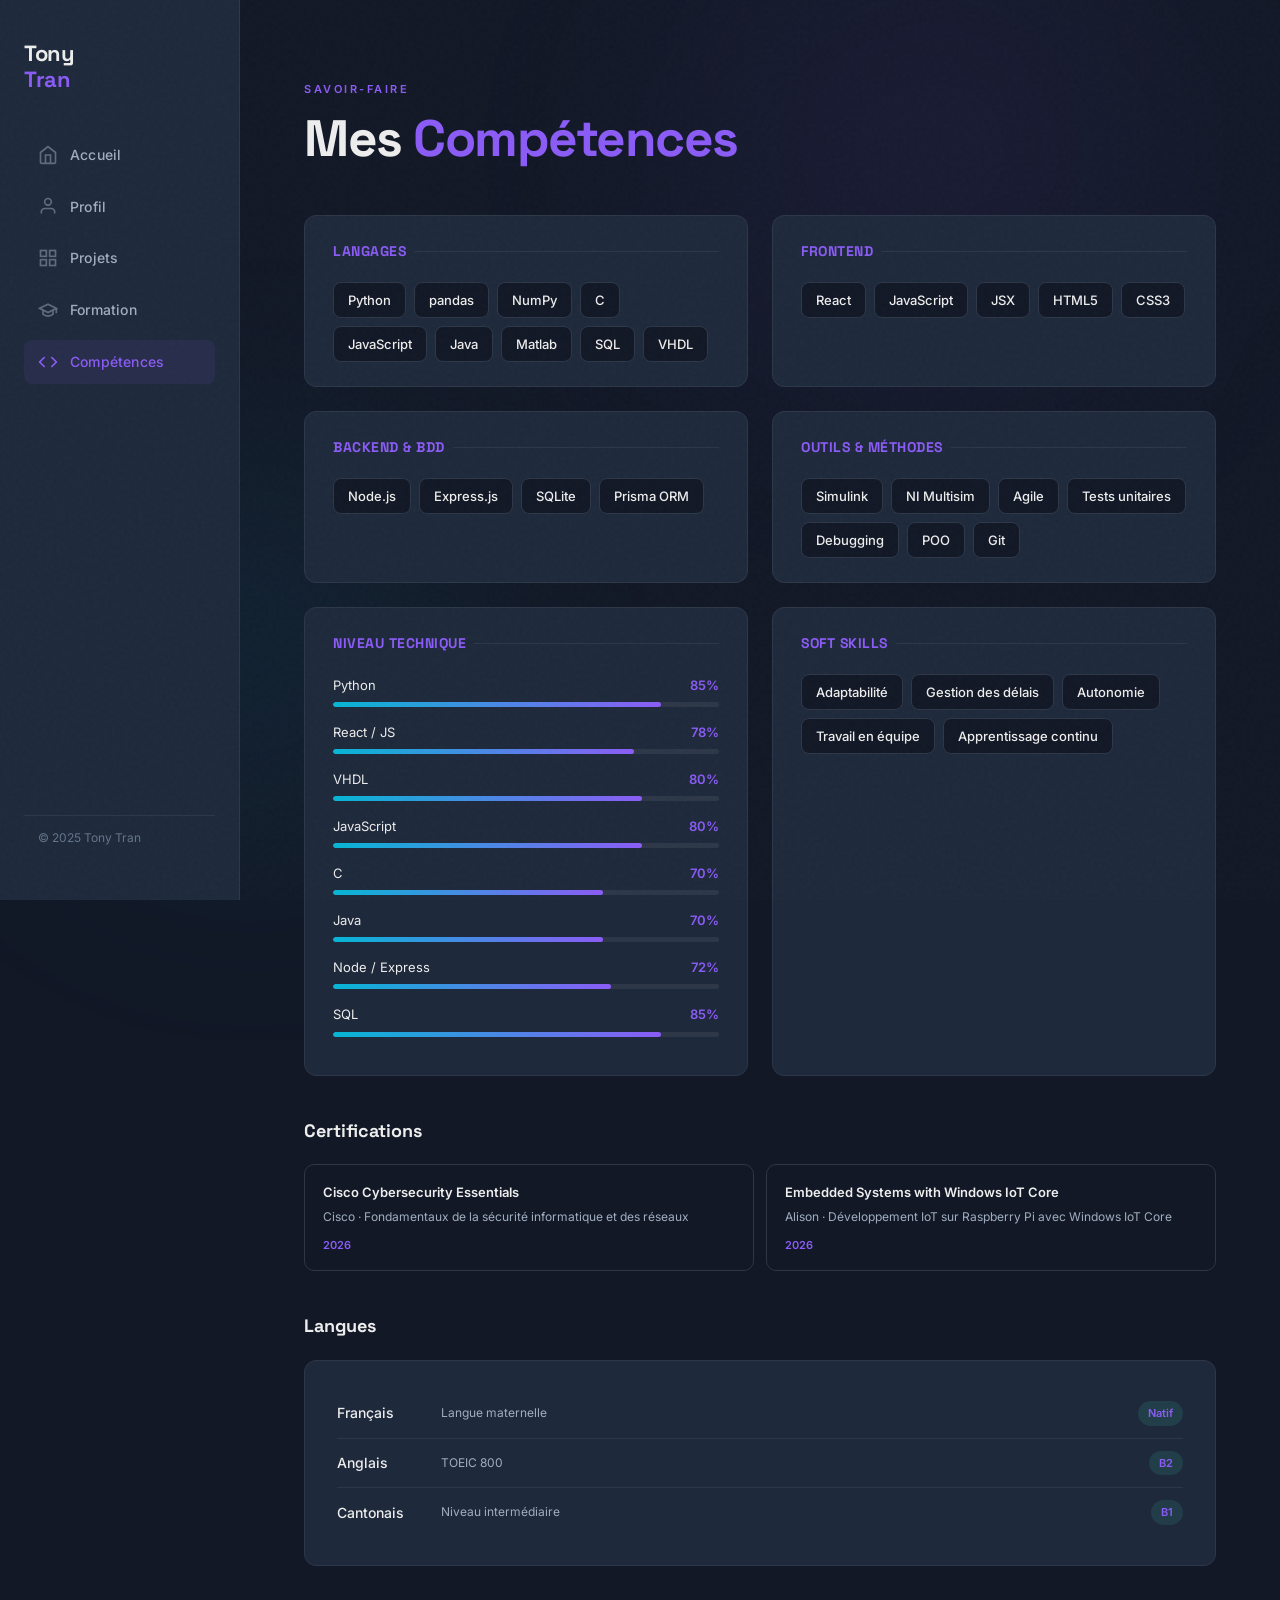
==== competences.html @ 950274c8 "first commit" ====
<!DOCTYPE html>
<html lang="fr">
<head>
  <meta charset="UTF-8" />
  <meta name="viewport" content="width=device-width, initial-scale=1.0"/>
  <title>Tony Tran — Compétences</title>
  <link rel="stylesheet" href="css/style.css" />
  <link rel="stylesheet" href="css/pages.css" />
</head>
<body>

  <div class="glow-orb a"></div>
  <div class="glow-orb b"></div>

  <button class="hamburger" id="hamburger" aria-label="Menu">
    <span></span><span></span><span></span>
  </button>

  <!-- ── SIDEBAR NAV ── -->
  <nav id="nav">
    <a href="index.html" class="nav-logo">Tony<br><span>Tran</span></a>

    <a href="index.html" class="nav-link">
      <svg class="icon" viewBox="0 0 24 24" fill="none" stroke="currentColor" stroke-width="2">
        <path d="M3 9l9-7 9 7v11a2 2 0 01-2 2H5a2 2 0 01-2-2z"/>
        <polyline points="9 22 9 12 15 12 15 22"/>
      </svg>
      Accueil
    </a>
    <a href="profil.html" class="nav-link">
      <svg class="icon" viewBox="0 0 24 24" fill="none" stroke="currentColor" stroke-width="2">
        <path d="M20 21v-2a4 4 0 00-4-4H8a4 4 0 00-4 4v2"/>
        <circle cx="12" cy="7" r="4"/>
      </svg>
      Profil
    </a>
    <a href="projets.html" class="nav-link">
      <svg class="icon" viewBox="0 0 24 24" fill="none" stroke="currentColor" stroke-width="2">
        <rect x="3" y="3" width="7" height="7"/><rect x="14" y="3" width="7" height="7"/>
        <rect x="14" y="14" width="7" height="7"/><rect x="3" y="14" width="7" height="7"/>
      </svg>
      Projets
    </a>
    <a href="formation.html" class="nav-link">
      <svg class="icon" viewBox="0 0 24 24" fill="none" stroke="currentColor" stroke-width="2">
        <path d="M22 10v6M2 10l10-5 10 5-10 5z"/>
        <path d="M6 12v5c3 3 9 3 12 0v-5"/>
      </svg>
      Formation
    </a>
    <a href="competences.html" class="nav-link">
      <svg class="icon" viewBox="0 0 24 24" fill="none" stroke="currentColor" stroke-width="2">
        <polyline points="16 18 22 12 16 6"/><polyline points="8 6 2 12 8 18"/>
      </svg>
      Compétences
    </a>

    <div class="nav-footer">© 2025 Tony Tran</div>
  </nav>

  <!-- ── CONTENU ── -->
  <main>
    <div class="page">

      <p class="section-eyebrow">Savoir-faire</p>
      <h1 class="section-title">Mes <em>Compétences</em></h1>

      <div class="skills-layout">

        <!-- Langages -->
        <div class="skill-group">
          <div class="skill-group-title">Langages</div>
          <div class="skill-pills">
            <span class="skill-pill">Python</span>
            <span class="skill-pill">pandas</span>
            <span class="skill-pill">NumPy</span>
            <span class="skill-pill">C</span>
            <span class="skill-pill">JavaScript</span>
            <span class="skill-pill">Java</span>
            <span class="skill-pill">Matlab</span>
            <span class="skill-pill">SQL</span>
            <span class="skill-pill">VHDL</span>
          </div>
        </div>

        <!-- Frontend -->
        <div class="skill-group">
          <div class="skill-group-title">Frontend</div>
          <div class="skill-pills">
            <span class="skill-pill">React</span>
            <span class="skill-pill">JavaScript</span>
            <span class="skill-pill">JSX</span>
            <span class="skill-pill">HTML5</span>
            <span class="skill-pill">CSS3</span>
          </div>
        </div>

        <!-- Backend & BDD -->
        <div class="skill-group">
          <div class="skill-group-title">Backend &amp; BDD</div>
          <div class="skill-pills">
            <span class="skill-pill">Node.js</span>
            <span class="skill-pill">Express.js</span>
            <span class="skill-pill">SQLite</span>
            <span class="skill-pill">Prisma ORM</span>
          </div>
        </div>

        <!-- Outils & Méthodes -->
        <div class="skill-group">
          <div class="skill-group-title">Outils &amp; Méthodes</div>
          <div class="skill-pills">
            <span class="skill-pill">Simulink</span>
            <span class="skill-pill">NI Multisim</span>
            <span class="skill-pill">Agile</span>
            <span class="skill-pill">Tests unitaires</span>
            <span class="skill-pill">Debugging</span>
            <span class="skill-pill">POO</span>
            <span class="skill-pill">Git</span>
          </div>
        </div>

        <!-- Niveaux -->
        <div class="skill-group">
          <div class="skill-group-title">Niveau technique</div>

          <div class="skill-bar-item">
            <div class="skill-bar-header">
              <span>Python</span><span class="skill-bar-pct">85%</span>
            </div>
            <div class="skill-bar-track">
              <div class="skill-bar-fill" style="width: 85%"></div>
            </div>
          </div>

          <div class="skill-bar-item">
            <div class="skill-bar-header">
              <span>React / JS</span><span class="skill-bar-pct">78%</span>
            </div>
            <div class="skill-bar-track">
              <div class="skill-bar-fill" style="width: 78%"></div>
            </div>
          </div>

          <div class="skill-bar-item">
            <div class="skill-bar-header">
              <span>VHDL</span><span class="skill-bar-pct">80%</span>
            </div>
            <div class="skill-bar-track">
              <div class="skill-bar-fill" style="width: 80%"></div>
            </div>
          </div>

          <div class="skill-bar-item">
            <div class="skill-bar-header">
              <span>JavaScript</span><span class="skill-bar-pct">80%</span>
            </div>
            <div class="skill-bar-track">
              <div class="skill-bar-fill" style="width: 80%"></div>
            </div>
          </div>

          <div class="skill-bar-item">
            <div class="skill-bar-header">
              <span>C</span><span class="skill-bar-pct">70%</span>
            </div>
            <div class="skill-bar-track">
              <div class="skill-bar-fill" style="width: 70%"></div>
            </div>
          </div>

                    <div class="skill-bar-item">
            <div class="skill-bar-header">
              <span>Java </span><span class="skill-bar-pct">70%</span>
            </div>
            <div class="skill-bar-track">
              <div class="skill-bar-fill" style="width: 70%"></div>
            </div>
          </div>

          <div class="skill-bar-item">
            <div class="skill-bar-header">
              <span>Node / Express</span><span class="skill-bar-pct">72%</span>
            </div>
            <div class="skill-bar-track">
              <div class="skill-bar-fill" style="width: 72%"></div>
            </div>
          </div>

          <div class="skill-bar-item">
            <div class="skill-bar-header">
              <span>SQL</span><span class="skill-bar-pct">85%</span>
            </div>
            <div class="skill-bar-track">
              <div class="skill-bar-fill" style="width: 85%"></div>
            </div>
          </div>
        </div>

        <!-- Soft Skills -->
        <div class="skill-group">
          <div class="skill-group-title">Soft Skills</div>
          <div class="skill-pills">
            <span class="skill-pill">Adaptabilité</span>
            <span class="skill-pill">Gestion des délais</span>
            <span class="skill-pill">Autonomie</span>
            <span class="skill-pill">Travail en équipe</span>
            <span class="skill-pill">Apprentissage continu</span>
          </div>
        </div>

      </div>

      <!-- Certifications -->
      <h2 class="subsection-title">Certifications</h2>
      <div class="cert-grid">
        <div class="cert-card">
          <div class="cert-name">Cisco Cybersecurity Essentials</div>
          <div class="cert-issuer">Cisco · Fondamentaux de la sécurité informatique et des réseaux</div>
          <div class="cert-year">2026</div>
        </div>
        <div class="cert-card">
          <div class="cert-name">Embedded Systems with Windows IoT Core</div>
          <div class="cert-issuer">Alison · Développement IoT sur Raspberry Pi avec Windows IoT Core</div>
          <div class="cert-year">2026</div>
        </div>
      </div>

      <!-- Langues -->
      <h2 class="subsection-title">Langues</h2>
      <div class="card">
        <div class="lang-row">
          <span class="lang-name">Français</span>
          <span class="lang-level">Langue maternelle</span>
          <span class="lang-badge">Natif</span>
        </div>
        <div class="lang-row">
          <span class="lang-name">Anglais</span>
          <span class="lang-level">TOEIC 800</span>
          <span class="lang-badge">B2</span>
        </div>
        <div class="lang-row">
          <span class="lang-name">Cantonais</span>
          <span class="lang-level">Niveau intermédiaire</span>
          <span class="lang-badge">B1</span>
        </div>
      </div>

    </div>
  </main>

  <script src="js/nav.js"></script>
</body>
</html>
---- css/style.css ----
/* ================================================================
   TONY TRAN — PORTFOLIO
   style.css : reset, tokens, layout global, nav, composants partagés
   ================================================================ */

@import url('https://fonts.googleapis.com/css2?family=Space+Grotesk:wght@300;400;500;600;700&family=Inter:wght@300;400;500;600;700&display=swap');

/* ─── RESET ───────────────────────────────────────────────────── */
*, *::before, *::after {
  box-sizing: border-box;
  margin: 0;
  padding: 0;
}

/* ─── DESIGN TOKENS ───────────────────────────────────────────── */
:root {
  --bg:           #121826;
  --surface:      #1E293B;
  --border:       #2D3748;
  --accent:       #8B5CF6;
  --accent2:      #06B6D4;
  --muted:        #64748B;
  --text:         #EDEDED;
  --text-dim:     #A0AEC0;
  --font-display: 'Space Grotesk', sans-serif;
  --font-body:    'Inter', sans-serif;
  --nav-w:        240px;
  --radius:       12px;
  --transition:   .35s cubic-bezier(.4, 0, .2, 1);
}

html { scroll-behavior: smooth; }

body {
  background: var(--bg);
  color: var(--text);
  font-family: var(--font-body);
  font-size: 15px;
  line-height: 1.7;
  display: flex;
  min-height: 100vh;
  overflow-x: hidden;
}

/* ─── NOISE OVERLAY ───────────────────────────────────────────── */
body::before {
  content: '';
  position: fixed;
  inset: 0;
  background-image: url("data:image/svg+xml,%3Csvg viewBox='0 0 256 256' xmlns='http://www.w3.org/2000/svg'%3E%3Cfilter id='n'%3E%3CfeTurbulence type='fractalNoise' baseFrequency='0.9' numOctaves='4' stitchTiles='stitch'/%3E%3C/filter%3E%3Crect width='100%25' height='100%25' filter='url(%23n)' opacity='1'/%3E%3C/svg%3E");
  opacity: .025;
  pointer-events: none;
  z-index: 9999;
}

/* ─── AMBIENT GLOW ORBS ───────────────────────────────────────── */
.glow-orb {
  position: fixed;
  border-radius: 50%;
  filter: blur(120px);
  pointer-events: none;
  z-index: 0;
}
.glow-orb.a {
  width: 500px; height: 500px;
  background: rgba(139, 92, 246, .06);
  top: -100px; right: 100px;
}
.glow-orb.b {
  width: 400px; height: 400px;
  background: rgba(6, 182, 212, .07);
  bottom: 50px; left: 50px;
}

/* ─── SIDEBAR NAV ─────────────────────────────────────────────── */
nav {
  width: var(--nav-w);
  min-height: 100vh;
  position: fixed;
  top: 0; left: 0;
  background: var(--surface);
  border-right: 1px solid var(--border);
  display: flex;
  flex-direction: column;
  padding: 40px 24px;
  gap: 8px;
  z-index: 100;
  transition: transform var(--transition);
}

.nav-logo {
  font-family: var(--font-display);
  font-weight: 800;
  font-size: 22px;
  color: var(--text);
  letter-spacing: -.5px;
  margin-bottom: 32px;
  line-height: 1.2;
  text-decoration: none;
  display: block;
}
.nav-logo span { color: var(--accent); }

.nav-link {
  display: flex;
  align-items: center;
  gap: 12px;
  padding: 10px 14px;
  border-radius: 8px;
  color: var(--text-dim);
  text-decoration: none;
  font-size: 14px;
  font-weight: 500;
  letter-spacing: .2px;
  transition: all var(--transition);
}
.nav-link .icon {
  width: 20px; height: 20px;
  opacity: .5;
  transition: opacity var(--transition);
  flex-shrink: 0;
}
.nav-link:hover,
.nav-link.active {
  background: rgba(139, 92, 246, .08);
  color: var(--accent);
}
.nav-link:hover .icon,
.nav-link.active .icon { opacity: 1; }

.nav-footer {
  margin-top: auto;
  font-size: 12px;
  color: var(--muted);
  padding: 12px 14px;
  border-top: 1px solid var(--border);
}

/* ─── HAMBURGER (mobile) ──────────────────────────────────────── */
.hamburger {
  display: none;
  position: fixed;
  top: 18px; left: 18px;
  z-index: 200;
  background: var(--surface);
  border: 1px solid var(--border);
  border-radius: 8px;
  width: 42px; height: 42px;
  align-items: center;
  justify-content: center;
  cursor: pointer;
  flex-direction: column;
  gap: 5px;
  padding: 10px;
}
.hamburger span {
  display: block;
  width: 100%; height: 2px;
  background: var(--text);
  border-radius: 2px;
  transition: all var(--transition);
}
.hamburger.open span:nth-child(1) { transform: translateY(7px) rotate(45deg); }
.hamburger.open span:nth-child(2) { opacity: 0; }
.hamburger.open span:nth-child(3) { transform: translateY(-7px) rotate(-45deg); }

/* ─── MAIN ────────────────────────────────────────────────────── */
main {
  margin-left: var(--nav-w);
  flex: 1;
  position: relative;
  z-index: 1;
}

/* ─── PAGE WRAPPER (used in every page) ──────────────────────── */
.page {
  min-height: 100vh;
  padding: 80px 64px;
  animation: fadeUp .5s ease forwards;
}

@keyframes fadeUp {
  from { opacity: 0; transform: translateY(24px); }
  to   { opacity: 1; transform: translateY(0); }
}

/* ─── SECTION HEADINGS ────────────────────────────────────────── */
.section-eyebrow {
  font-size: 11px;
  font-weight: 600;
  letter-spacing: 2.5px;
  text-transform: uppercase;
  color: var(--accent);
  margin-bottom: 12px;
}
.section-title {
  font-family: var(--font-display);
  font-size: clamp(32px, 4vw, 52px);
  font-weight: 800;
  letter-spacing: -1.5px;
  line-height: 1.1;
  color: var(--text);
  margin-bottom: 48px;
}
.section-title em { color: var(--accent); font-style: normal; }

/* ─── CARD COMPONENT ─────────────────────────────────────────── */
.card {
  background: var(--surface);
  border: 1px solid var(--border);
  border-radius: var(--radius);
  padding: 28px 32px;
  transition: border-color var(--transition), transform var(--transition);
}
.card:hover {
  border-color: rgba(139, 92, 246, .3);
  transform: translateY(-2px);
}

/* ─── BUTTONS ─────────────────────────────────────────────────── */
.btn {
  display: inline-flex;
  align-items: center;
  gap: 8px;
  padding: 12px 26px;
  border-radius: 8px;
  font-family: var(--font-body);
  font-size: 14px;
  font-weight: 500;
  cursor: pointer;
  border: none;
  text-decoration: none;
  transition: all var(--transition);
}
.btn-primary {
  background: var(--accent);
  color: #121826;
}
.btn-primary:hover { background: #A78BFA; transform: translateY(-1px); }

.btn-outline {
  background: transparent;
  color: var(--text);
  border: 1px solid var(--border);
}
.btn-outline:hover { border-color: var(--accent); color: var(--accent); transform: translateY(-1px); }

/* ─── RESPONSIVE ──────────────────────────────────────────────── */
@media (max-width: 900px) {
  :root { --nav-w: 0px; }

  nav {
    transform: translateX(-100%);
    width: 260px;
  }
  nav.open { transform: translateX(0); }

  .hamburger { display: flex; }

  main { margin-left: 0; }

  .page { padding: 80px 24px 60px; }
}
---- css/pages.css ----
/* ================================================================
   TONY TRAN — PORTFOLIO
   pages.css : styles spécifiques à chaque page
   ================================================================ */

/* ══════════════════════════════════════════════════════════════
   INDEX / ACCUEIL
══════════════════════════════════════════════════════════════ */
.home-page {
  display: flex;
  flex-direction: column;
  justify-content: center;
  min-height: 100vh;
  padding: 80px 64px;
  position: relative;
  overflow: hidden;
}

.home-badge {
  display: inline-flex;
  align-items: center;
  gap: 8px;
  background: rgba(139, 92, 246, .1);
  border: 1px solid rgba(139, 92, 246, .25);
  color: var(--accent);
  font-size: 12px;
  font-weight: 600;
  letter-spacing: 1.5px;
  text-transform: uppercase;
  padding: 6px 14px;
  border-radius: 100px;
  margin-bottom: 32px;
  width: fit-content;
  animation: fadeUp .6s .1s ease both;
}
.home-badge::before {
  content: '';
  width: 7px; height: 7px;
  background: var(--accent);
  border-radius: 50%;
  animation: pulse 2s infinite;
}
@keyframes pulse {
  0%, 100% { opacity: 1; transform: scale(1); }
  50%       { opacity: .4; transform: scale(.8); }
}

.home-name {
  font-family: var(--font-display);
  font-size: clamp(52px, 7vw, 96px);
  font-weight: 800;
  letter-spacing: -3px;
  line-height: .95;
  color: var(--text);
  animation: fadeUp .6s .2s ease both;
}
.home-name .accent { color: var(--accent); }

.home-tagline {
  font-size: clamp(16px, 2vw, 20px);
  color: var(--text-dim);
  font-weight: 300;
  max-width: 540px;
  margin-top: 24px;
  margin-bottom: 40px;
  animation: fadeUp .6s .35s ease both;
}

.home-actions {
  display: flex;
  gap: 16px;
  flex-wrap: wrap;
  animation: fadeUp .6s .45s ease both;
}

.home-grid {
  display: grid;
  grid-template-columns: repeat(3, 1fr);
  gap: 16px;
  margin-top: 72px;
  animation: fadeUp .6s .55s ease both;
}
.home-stat {
  background: var(--surface);
  border: 1px solid var(--border);
  border-radius: var(--radius);
  padding: 20px 24px;
}
.home-stat-num {
  font-family: var(--font-display);
  font-size: 32px;
  font-weight: 800;
  color: var(--accent);
  letter-spacing: -1px;
}
.home-stat-label {
  font-size: 13px;
  color: var(--text-dim);
  margin-top: 4px;
}

.home-bg-lines {
  position: absolute;
  top: 0; right: 0;
  width: 50%; height: 100%;
  pointer-events: none;
  opacity: .04;
}

/* ─── QUOTE SECTION ─────────────────────────────────────────── */
.home-quote-section {
  display: grid;
  grid-template-columns: 1fr 1fr;
  gap: 48px;
  align-items: center;
  margin: 72px 0;
  animation: fadeUp .6s .5s ease both;
}

.home-quote {
  display: flex;
  gap: 20px;
  align-items: flex-start;
}

.quote-bar {
  width: 4px;
  height: 100%;
  background: linear-gradient(180deg, var(--accent), var(--accent2));
  border-radius: 2px;
  min-height: 120px;
  animation: slideDown .8s .6s ease both;
}

.home-quote blockquote {
  font-size: clamp(16px, 1.8vw, 20px);
  font-weight: 300;
  line-height: 1.7;
  color: var(--text-dim);
  font-style: italic;
  margin: 0;
  animation: fadeUp .6s .65s ease both;
}

/* ─── ORBIT ANIMATION ────────────────────────────────────────── */
.home-orbit-area {
  display: flex;
  align-items: center;
  justify-content: center;
  min-height: 350px;
  position: relative;
}

.orbit-container {
  position: relative;
  width: 320px;
  height: 320px;
  animation: float 5s ease-in-out infinite;
}

.orbit {
  position: absolute;
  border: 1.5px solid rgba(139, 92, 246, .25);
  border-radius: 50%;
  top: 50%; left: 50%;
  transform: translate(-50%, -50%);
}

.orbit-1 {
  width: 280px; height: 280px;
  animation: spin 24s linear infinite;
}
.orbit-2 {
  width: 180px; height: 180px;
  animation: spin 18s linear infinite reverse;
}
.orbit-3 {
  width: 100px; height: 100px;
  animation: spin 12s linear infinite;
}

/* Planètes stylisées */
.orbit-dot {
  position: absolute;
  border-radius: 50%;
  top: 50%; left: 50%;
  box-shadow: 0 0 30px currentColor, inset -2px -2px 8px rgba(0,0,0,.4);
  filter: drop-shadow(0 0 15px currentColor);
}

.dot-1 {
  width: 32px; height: 32px;
  background: radial-gradient(135deg at 30% 30%, #A78BFA, #7C3AED, #5B21B6);
  animation: orbitPath1 24s linear infinite;
  color: rgba(167, 139, 250, 0.8);
}

.dot-2 {
  width: 28px; height: 28px;
  background: radial-gradient(135deg at 25% 25%, #22D3EE, #0891B2, #164E63);
  animation: orbitPath2 18s linear infinite;
  color: rgba(34, 211, 238, 0.8);
}

.dot-3 {
  width: 24px; height: 24px;
  background: radial-gradient(135deg at 35% 35%, #C084FC, #9333EA, #6B21A8);
  animation: orbitPath3 12s linear infinite;
  color: rgba(192, 132, 252, 0.8);
}

@keyframes rotatePlanet {
  from { transform: rotateZ(0deg); }
  to   { transform: rotateZ(360deg); }
}

@keyframes spin {
  from { transform: translate(-50%, -50%) rotate(0deg); }
  to   { transform: translate(-50%, -50%) rotate(360deg); }
}

@keyframes orbitPath1 {
  0%   { transform: rotate(0deg) translateX(140px); }
  25%  { transform: rotate(90deg) translateX(140px); }
  50%  { transform: rotate(180deg) translateX(140px); }
  75%  { transform: rotate(270deg) translateX(140px); }
  100% { transform: rotate(360deg) translateX(140px); }
}

@keyframes orbitPath2 {
  0%   { transform: rotate(0deg) translateX(90px); }
  25%  { transform: rotate(-90deg) translateX(90px); }
  50%  { transform: rotate(-180deg) translateX(90px); }
  75%  { transform: rotate(-270deg) translateX(90px); }
  100% { transform: rotate(-360deg) translateX(90px); }
}

@keyframes orbitPath3 {
  0%   { transform: rotate(0deg) translateX(50px); }
  25%  { transform: rotate(90deg) translateX(50px); }
  50%  { transform: rotate(180deg) translateX(50px); }
  75%  { transform: rotate(270deg) translateX(50px); }
  100% { transform: rotate(360deg) translateX(50px); }
}

@keyframes float {
  0%, 100% { transform: translateY(0px); }
  50%      { transform: translateY(-25px); }
}

@media (max-width: 900px) {
  .home-quote-section { grid-template-columns: 1fr; gap: 32px; }
  .home-orbit-area { min-height: 250px; }
  .orbit-container { width: 200px; height: 200px; }
}

@media (max-width: 600px) {
  .home-quote blockquote { font-size: 16px; }
  .orbit-container { width: 160px; height: 160px; }
}

/* ══════════════════════════════════════════════════════════════
   QUICK NAVIGATION
══════════════════════════════════════════════════════════════ */
.quick-nav-section {
  margin-top: 96px;
  animation: fadeUp .6s .6s ease both;
}

.quick-nav-title {
  font-family: var(--font-display);
  font-size: clamp(24px, 3vw, 36px);
  font-weight: 700;
  letter-spacing: -1px;
  margin-bottom: 40px;
  color: var(--text);
  text-align: center;
}

.quick-nav-grid {
  display: grid;
  grid-template-columns: repeat(auto-fit, minmax(280px, 1fr));
  gap: 24px;
}

.quick-nav-card {
  position: relative;
  background: var(--surface);
  border: 1.5px solid var(--border);
  border-radius: var(--radius);
  padding: 32px 28px;
  text-decoration: none;
  color: var(--text);
  display: flex;
  flex-direction: column;
  gap: 16px;
  transition: all var(--transition);
  overflow: hidden;
}

.quick-nav-card::before {
  content: '';
  position: absolute;
  top: 0; left: 0; right: 0; bottom: 0;
  background: radial-gradient(600px at var(--mouse-x, 0) var(--mouse-y, 0), rgba(139, 92, 246, .1), transparent 80%);
  opacity: 0;
  transition: opacity var(--transition);
  pointer-events: none;
}

.quick-nav-card:hover {
  border-color: var(--accent);
  transform: translateY(-8px);
  background: rgba(139, 92, 246, .04);
}

.quick-nav-card:hover::before {
  opacity: 1;
}

.nav-card-icon {
  font-size: 48px;
  line-height: 1;
  animation: float 3s ease-in-out infinite;
  display: inline-block;
  width: fit-content;
}

.quick-nav-card:nth-child(2) .nav-card-icon {
  animation-delay: .5s;
}

.quick-nav-card:nth-child(3) .nav-card-icon {
  animation-delay: 1s;
}

.quick-nav-card:nth-child(4) .nav-card-icon {
  animation-delay: 1.5s;
}

.nav-card-title {
  font-family: var(--font-display);
  font-size: 20px;
  font-weight: 700;
  letter-spacing: -.5px;
  color: var(--text);
}

.nav-card-desc {
  font-size: 13.5px;
  color: var(--text-dim);
  line-height: 1.6;
  flex-grow: 1;
}

.nav-card-decoration {
  position: absolute;
  top: 0;
  right: 0;
  width: 80px;
  height: 80px;
  background: radial-gradient(circle at 100% 0%, rgba(139, 92, 246, .15), transparent 70%);
  border-radius: 0 var(--radius) 0 50%;
  pointer-events: none;
}

/* Orbiting decoration around cards */
.quick-nav-card::after {
  content: '';
  position: absolute;
  width: 4px;
  height: 4px;
  background: var(--accent);
  border-radius: 50%;
  top: 20px;
  right: 20px;
  animation: orbitSmall 8s linear infinite;
  box-shadow: 0 0 12px var(--accent);
}

.quick-nav-card:nth-child(2)::after {
  animation-delay: 2s;
}

.quick-nav-card:nth-child(3)::after {
  animation-delay: 4s;
}

.quick-nav-card:nth-child(4)::after {
  animation-delay: 6s;
}

@keyframes orbitSmall {
  0% {
    transform: rotate(0deg) translateX(30px) rotate(0deg);
  }
  100% {
    transform: rotate(360deg) translateX(30px) rotate(-360deg);
  }
}

@media (max-width: 900px) {
  .quick-nav-grid {
    grid-template-columns: repeat(2, 1fr);
  }

  .quick-nav-title {
    font-size: 28px;
    margin-bottom: 32px;
  }
}

@media (max-width: 600px) {
  .quick-nav-grid {
    grid-template-columns: 1fr;
  }

  .quick-nav-card {
    padding: 24px 20px;
  }

  .nav-card-icon {
    font-size: 40px;
  }

  .nav-card-title {
    font-size: 18px;
  }
}



/* ══════════════════════════════════════════════════════════════
   PROFIL — Redesigned
══════════════════════════════════════════════════════════════ */

/* Header */
.profile-header-section {
  margin-bottom: 48px;
  animation: fadeUp .6s ease both;
}

.section-subtitle {
  font-size: 15px;
  color: var(--text-dim);
  font-weight: 300;
  font-style: italic;
  margin-top: 12px;
  letter-spacing: .3px;
}

.accent-dot {
  color: var(--accent);
  font-style: normal;
}

/* Main Profile Card */
.profile-main-card {
  background: var(--surface);
  border: 1px solid var(--border);
  border-radius: var(--radius);
  padding: 40px;
  display: grid;
  grid-template-columns: 1fr 280px;
  gap: 48px;
  align-items: center;
  margin-bottom: 48px;
  animation: fadeUp .6s .1s ease both;
}

.profile-main-content {
  display: flex;
  flex-direction: column;
  gap: 32px;
}

.profile-header {
  display: flex;
  align-items: flex-start;
  gap: 24px;
}

.avatar-wrap {
  width: 120px; height: 120px;
  border-radius: 50%;
  background: linear-gradient(135deg, #FFB84D, #FF9500, #FF8C00);
  border: 3px solid rgba(255, 180, 77, .4);
  display: flex;
  align-items: center;
  justify-content: center;
  font-family: var(--font-display);
  font-size: 40px;
  font-weight: 800;
  color: #fff;
  flex-shrink: 0;
  box-shadow: 0 0 40px rgba(255, 152, 0, .3);
  object-fit: cover;
}

.profile-text {
  display: flex;
  flex-direction: column;
  gap: 8px;
}

.profile-name {
  font-family: var(--font-display);
  font-size: 28px;
  font-weight: 800;
  letter-spacing: -1px;
  color: var(--text);
}

.profile-role {
  font-size: 15px;
  color: var(--text-dim);
  font-weight: 400;
}

/* Profile Details */
.profile-details {
  display: flex;
  flex-direction: column;
  gap: 12px;
}

.detail-item {
  display: flex;
  align-items: center;
  gap: 12px;
  font-size: 14px;
  color: var(--text-dim);
}

.detail-icon {
  width: 18px; height: 18px;
  flex-shrink: 0;
  color: var(--accent);
}

/* CV Section */
.profile-cv-section {
  display: flex;
  flex-direction: column;
  align-items: center;
  gap: 16px;
  padding: 32px 24px;
  background: rgba(139, 92, 246, .05);
  border: 1.5px dashed var(--accent);
  border-radius: var(--radius);
  text-align: center;
  transition: all var(--transition);
}

.profile-cv-section:hover {
  background: rgba(139, 92, 246, .1);
  border-color: var(--accent);
}

.cv-icon {
  font-size: 40px;
  line-height: 1;
}

.cv-text {
  font-size: 13px;
  color: var(--text-dim);
  line-height: 1.5;
  font-weight: 500;
}

.btn-download {
  background: var(--accent);
  color: var(--bg);
  padding: 10px 24px;
  border-radius: 8px;
  font-size: 13px;
  font-weight: 600;
  text-decoration: none;
  border: none;
  cursor: pointer;
  transition: all var(--transition);
  display: inline-block;
}

.btn-download:hover {
  background: #A78BFA;
  transform: translateY(-2px);
}

/* À Propos Section */
.profile-about {
  margin-bottom: 48px;
  animation: fadeUp .6s .2s ease both;
}

.section-subtitle-large {
  font-family: var(--font-display);
  font-size: 28px;
  font-weight: 700;
  letter-spacing: -1px;
  margin-bottom: 24px;
  color: var(--text);
}

.profile-about p {
  font-size: 14.5px;
  color: var(--text-dim);
  line-height: 1.8;
  margin-bottom: 16px;
}

.profile-about p:last-child {
  margin-bottom: 0;
}

/* Me Contacter Section */
.profile-contact-section {
  margin-bottom: 48px;
  animation: fadeUp .6s .3s ease both;
}

.profile-contact-section .contact-desc {
  margin-bottom: 28px;
  font-size: 14.5px;
  color: var(--text-dim);
  line-height: 1.7;
}

.contact-grid {
  display: grid;
  grid-template-columns: repeat(2, 1fr);
  gap: 16px;
}

.contact-item {
  background: var(--surface);
  border: 1.5px solid var(--border);
  border-radius: 12px;
  padding: 20px;
  display: flex;
  flex-direction: column;
  align-items: center;
  gap: 12px;
  text-align: center;
  text-decoration: none;
  color: var(--text);
  transition: all var(--transition);
}

.contact-item:hover {
  border-color: var(--accent);
  background: rgba(139, 92, 246, .05);
  transform: translateY(-4px);
}

.contact-icon {
  width: 50px; height: 50px;
  border-radius: 10px;
  background: rgba(139, 92, 246, .1);
  display: flex;
  align-items: center;
  justify-content: center;
  flex-shrink: 0;
}

.contact-icon svg {
  width: 24px; height: 24px;
  fill: var(--accent);
}

.contact-info {
  display: flex;
  flex-direction: column;
  gap: 4px;
}

.contact-info-label {
  font-size: 11px;
  font-weight: 600;
  text-transform: uppercase;
  letter-spacing: .5px;
  color: var(--text-dim);
}

.contact-info-val {
  font-size: 13.5px;
  font-weight: 500;
  color: var(--text);
}

/* CTA Section */
.profile-cta-section {
  background: var(--surface);
  border: 1.5px solid var(--border);
  border-radius: var(--radius);
  padding: 40px;
  text-align: center;
  animation: fadeUp .6s .4s ease both;
}

.cta-title {
  font-family: var(--font-display);
  font-size: 24px;
  font-weight: 700;
  letter-spacing: -1px;
  margin-bottom: 16px;
  color: var(--text);
}

.profile-cta-section > p {
  font-size: 14.5px;
  color: var(--text-dim);
  margin-bottom: 24px;
  line-height: 1.7;
}

.cta-buttons {
  display: flex;
  gap: 16px;
  justify-content: center;
  flex-wrap: wrap;
}

/* Responsive */
@media (max-width: 900px) {
  .profile-main-card {
    grid-template-columns: 1fr;
    gap: 32px;
    padding: 28px;
  }

  .contact-grid {
    grid-template-columns: 1fr;
  }

  .cta-buttons {
    flex-direction: column;
  }

  .cta-buttons .btn {
    width: 100%;
    justify-content: center;
  }
}

@media (max-width: 600px) {
  .profile-main-card {
    padding: 20px;
  }

  .avatar-wrap {
    width: 100px; height: 100px;
    font-size: 32px;
  }

  .profile-name {
    font-size: 24px;
  }

  .section-subtitle-large {
    font-size: 22px;
  }

  .profile-cta-section {
    padding: 28px 20px;
  }
}

/* ══════════════════════════════════════════════════════════════
   PROJETS — Redesigned with Image
══════════════════════════════════════════════════════════════ */
.projects-grid {
  display: grid;
  grid-template-columns: 1fr;
  gap: 32px;
  margin-top: 32px;
}

.project-card {
  background: var(--surface);
  border: 1.5px solid var(--border);
  border-radius: var(--radius);
  overflow: hidden;
  transition: all var(--transition);
  animation: fadeUp .6s ease both;
}

.project-card:nth-child(2) {
  animation-delay: .1s;
}

.project-card:nth-child(3) {
  animation-delay: .2s;
}

.project-card:nth-child(4) {
  animation-delay: .3s;
}

.project-card:hover {
  border-color: var(--accent);
  transform: translateY(-4px);
  box-shadow: 0 20px 40px rgba(139, 92, 246, .15);
}

/* Card Wrapper with Image + Content */
.project-card-wrapper {
  display: grid;
  grid-template-columns: 380px 1fr;
  gap: 32px;
  padding: 32px;
}

.project-image {
  position: relative;
  border-radius: 12px;
  overflow: hidden;
  background: linear-gradient(135deg, rgba(139, 92, 246, .1), rgba(6, 182, 212, .1));
  display: flex;
  align-items: center;
  justify-content: center;
  min-height: 300px;
}

.project-image img {
  width: 100%;
  height: 100%;
  object-fit: cover;
}

.project-images-grid {
  display: grid;
  grid-template-columns: 1fr;
  grid-template-rows: repeat(3, 1fr);
  gap: 8px;
  width: 100%;
  height: 100%;
}

.project-images-grid img {
  width: 100%;
  height: 100%;
  object-fit: cover;
  border-radius: 8px;
}

.project-year-badge {
  position: absolute;
  top: 16px;
  right: 16px;
  background: var(--accent);
  color: var(--bg);
  padding: 6px 14px;
  border-radius: 100px;
  font-size: 12px;
  font-weight: 700;
  letter-spacing: .5px;
}

/* Project Content */
.project-content {
  display: flex;
  flex-direction: column;
  gap: 20px;
}

.project-title {
  font-family: var(--font-display);
  font-size: 24px;
  font-weight: 700;
  letter-spacing: -1px;
  color: var(--text);
  line-height: 1.3;
}

.project-tags-row {
  display: flex;
  flex-wrap: wrap;
  gap: 8px;
}

.project-sections {
  flex-grow: 1;
  display: flex;
  flex-direction: column;
  gap: 16px;
}

.project-section {
  display: flex;
  flex-direction: column;
  gap: 8px;
}

.section-label {
  font-family: var(--font-display);
  font-size: 14px;
  font-weight: 700;
  text-transform: uppercase;
  letter-spacing: 1px;
  color: var(--accent);
}

.project-section > p {
  font-size: 13.5px;
  color: var(--text-dim);
  line-height: 1.6;
  margin: 0;
}

.objectives-list {
  list-style: none;
  margin: 0;
  padding: 0;
  display: flex;
  flex-direction: column;
  gap: 8px;
}

.objectives-list li {
  font-size: 13.5px;
  color: var(--text-dim);
  line-height: 1.6;
  padding-left: 20px;
  position: relative;
}

.objectives-list li::before {
  content: '•';
  position: absolute;
  left: 0;
  color: var(--accent);
  font-weight: bold;
}

/* Project Actions */
.project-actions {
  display: flex;
  gap: 12px;
  flex-wrap: wrap;
  padding-top: 8px;
}

.btn-action {
  display: inline-flex;
  align-items: center;
  gap: 8px;
  padding: 11px 20px;
  border-radius: 8px;
  font-family: var(--font-body);
  font-size: 13px;
  font-weight: 600;
  cursor: pointer;
  border: none;
  text-decoration: none;
  transition: all var(--transition);
}

.btn-action.btn-primary {
  background: var(--accent);
  color: var(--bg);
}

.btn-action.btn-primary:hover {
  background: #A78BFA;
  transform: translateY(-2px);
}

.btn-action.btn-outline {
  background: rgba(139, 92, 246, .05);
  color: var(--text);
  border: 1px solid var(--border);
}

.btn-action.btn-outline:hover {
  border-color: var(--accent);
  background: rgba(139, 92, 246, .12);
  color: var(--accent);
}

.icon-btn {
  width: 16px;
  height: 16px;
  stroke: currentColor;
  stroke-width: 2;
  fill: none;
}

/* Responsive */
@media (max-width: 900px) {
  .project-card-wrapper {
    grid-template-columns: 1fr;
    gap: 20px;
    padding: 24px;
  }

  .project-image {
    min-height: 240px;
  }

  .project-title {
    font-size: 20px;
  }
}

@media (max-width: 600px) {
  .project-card-wrapper {
    padding: 20px;
  }

  .project-image {
    min-height: 200px;
  }

  .project-title {
    font-size: 18px;
  }

  .project-tags-row {
    gap: 6px;
  }

  .project-actions {
    flex-direction: column;
    gap: 8px;
  }

  .btn-action {
    width: 100%;
    justify-content: center;
  }
}

.project-card {
  background: var(--surface);
  border: 1px solid var(--border);
  border-radius: var(--radius);
  padding: 28px;
  transition: all var(--transition);
  display: flex;
  flex-direction: column;
  gap: 14px;
  position: relative;
  overflow: hidden;
}
.project-card::before {
  content: '';
  position: absolute;
  top: 0; left: 0; right: 0;
  height: 2px;
  background: linear-gradient(90deg, var(--accent), var(--accent2));
  transform: scaleX(0);
  transform-origin: left;
  transition: transform var(--transition);
}
.project-card:hover {
  border-color: rgba(139, 92, 246, .25);
  transform: translateY(-4px);
}
.project-card:hover::before { transform: scaleX(1); }

.project-header {
  display: flex;
  justify-content: space-between;
  align-items: flex-start;
}
.project-year {
  font-size: 12px;
  color: var(--accent);
  font-weight: 600;
  letter-spacing: 1px;
  background: rgba(139, 92, 246, .1);
  padding: 3px 10px;
  border-radius: 100px;
}
.project-icon {
  width: 42px; height: 42px;
  border-radius: 10px;
  display: flex;
  align-items: center;
  justify-content: center;
  font-size: 20px;
}
.project-title {
  font-family: var(--font-display);
  font-size: 18px;
  font-weight: 700;
  letter-spacing: -.3px;
}
.project-desc {
  font-size: 13.5px;
  color: var(--text-dim);
  line-height: 1.65;
}
.project-tags {
  display: flex;
  flex-wrap: wrap;
  gap: 6px;
  margin-top: auto;
}
.tag {
  font-size: 11px;
  font-weight: 500;
  padding: 4px 10px;
  border-radius: 100px;
  background: var(--border);
  color: var(--text-dim);
  letter-spacing: .3px;
}
.tag.accent-tag { background: rgba(139, 92, 246, .15); color: #D8B4FE; }

@media (max-width: 600px) {
  .projects-grid { grid-template-columns: 1fr; }
}

/* ══════════════════════════════════════════════════════════════
   FORMATION
══════════════════════════════════════════════════════════════ */
.timeline {
  position: relative;
  padding-left: 32px;
}
.timeline::before {
  content: '';
  position: absolute;
  left: 6px; top: 8px; bottom: 8px;
  width: 1px;
  background: linear-gradient(to bottom, var(--accent), var(--accent2), transparent);
}

.timeline-item {
  position: relative;
  margin-bottom: 40px;
  animation: fadeUp .5s ease both;
}
.timeline-item::before {
  content: '';
  position: absolute;
  left: -29px; top: 8px;
  width: 11px; height: 11px;
  border-radius: 50%;
  background: var(--accent);
  box-shadow: 0 0 0 3px var(--bg), 0 0 0 5px rgba(139, 92, 246, .3);
}
.timeline-item.xp::before { background: #f0a74a; box-shadow: 0 0 0 3px var(--bg), 0 0 0 5px rgba(240,167,74,.3); }

.timeline-date {
  font-size: 12px;
  font-weight: 600;
  letter-spacing: 1.5px;
  text-transform: uppercase;
  color: var(--accent);
  margin-bottom: 6px;
}
.timeline-item.xp .timeline-date { color: #f0a74a; }

.timeline-school {
  font-family: var(--font-display);
  font-size: 18px;
  font-weight: 700;
  letter-spacing: -.3px;
  margin-bottom: 4px;
}
.timeline-degree {
  font-size: 14px;
  color: var(--text-dim);
  margin-bottom: 12px;
  font-style: italic;
}
.timeline-body {
  background: var(--surface);
  border: 1px solid var(--border);
  border-radius: var(--radius);
  padding: 18px 22px;
}
.timeline-body ul {
  list-style: none;
  display: flex;
  flex-direction: column;
  gap: 6px;
}
.timeline-body li {
  font-size: 13.5px;
  color: var(--text-dim);
  padding-left: 16px;
  position: relative;
}
.timeline-body li::before {
  content: '→';
  position: absolute;
  left: 0;
  color: var(--accent);
  font-size: 12px;
}

/* ══════════════════════════════════════════════════════════════
   COMPÉTENCES
══════════════════════════════════════════════════════════════ */
.skills-layout {
  display: grid;
  grid-template-columns: 1fr 1fr;
  gap: 24px;
}

.skill-group {
  background: var(--surface);
  border: 1px solid var(--border);
  border-radius: var(--radius);
  padding: 24px 28px;
  transition: border-color var(--transition);
}
.skill-group:hover { border-color: rgba(139, 92, 246, .2); }

.skill-group-title {
  font-family: var(--font-display);
  font-size: 14px;
  font-weight: 700;
  letter-spacing: .5px;
  text-transform: uppercase;
  color: var(--accent);
  margin-bottom: 18px;
  display: flex;
  align-items: center;
  gap: 8px;
}
.skill-group-title::after {
  content: '';
  flex: 1;
  height: 1px;
  background: var(--border);
}

.skill-pills {
  display: flex;
  flex-wrap: wrap;
  gap: 8px;
}
.skill-pill {
  font-size: 13px;
  font-weight: 500;
  padding: 6px 14px;
  border-radius: 8px;
  background: var(--bg);
  border: 1px solid var(--border);
  color: var(--text);
  transition: all var(--transition);
  cursor: default;
}
.skill-pill:hover {
  border-color: var(--accent);
  color: var(--accent);
  background: rgba(139, 92, 246, .05);
}

/* Skill bars */
.skill-bar-item {
  display: flex;
  flex-direction: column;
  gap: 6px;
  margin-bottom: 14px;
}
.skill-bar-header {
  display: flex;
  justify-content: space-between;
  font-size: 13px;
}
.skill-bar-pct { color: var(--accent); font-weight: 600; }
.skill-bar-track {
  height: 5px;
  background: var(--border);
  border-radius: 100px;
  overflow: hidden;
}
.skill-bar-fill {
  height: 100%;
  border-radius: 100px;
  background: linear-gradient(90deg, var(--accent2), var(--accent));
  transform-origin: left;
  animation: growBar .8s ease both;
}
@keyframes growBar {
  from { transform: scaleX(0); }
  to   { transform: scaleX(1); }
}

/* Certifications */
.subsection-title {
  font-family: var(--font-display);
  font-size: 18px;
  font-weight: 700;
  margin: 40px 0 18px;
  color: var(--text);
}

.cert-grid {
  display: grid;
  grid-template-columns: 1fr 1fr;
  gap: 12px;
}
.cert-card {
  background: var(--bg);
  border: 1px solid var(--border);
  border-radius: 10px;
  padding: 16px 18px;
  transition: all var(--transition);
}
.cert-card:hover { border-color: rgba(74, 240, 196, .3); }
.cert-name   { font-size: 13px; font-weight: 600; margin-bottom: 4px; }
.cert-issuer { font-size: 12px; color: var(--text-dim); }
.cert-year   { margin-top: 8px; font-size: 11px; color: var(--accent); font-weight: 600; }

/* Langues */
.lang-row {
  display: flex;
  align-items: center;
  gap: 14px;
  padding: 12px 0;
  border-bottom: 1px solid var(--border);
}
.lang-row:last-child { border-bottom: none; }
.lang-name  { min-width: 90px; font-weight: 500; font-size: 14px; }
.lang-level { font-size: 12px; color: var(--text-dim); }
.lang-badge {
  margin-left: auto;
  font-size: 11px;
  font-weight: 600;
  padding: 3px 10px;
  border-radius: 100px;
  background: rgba(74, 240, 196, .1);
  color: var(--accent);
}

@media (max-width: 900px) {
  .skills-layout { grid-template-columns: 1fr; }
  .cert-grid     { grid-template-columns: 1fr; }
}


/* ── TAILLE DES ICÔNES DANS LES LIENS ── */

.project-links {
  display: flex;
  gap: 1.5rem;
  margin-top: 1rem;
}

.project-link {
  display: inline-flex;
  align-items: center;
  gap: 0.5rem;
  font-size: 0.875rem;
  font-weight: 500;
  color: var(--text-secondary, #475569);
  text-decoration: none;
  transition: color 0.2s ease;
}

.project-link:hover {
  color: var(--accent, #3B82F6);
}

/* Icône GitHub - taille 18x18 */
.link-icon-github {
  width: 18px;
  height: 18px;
  stroke: currentColor;
  stroke-width: 2;
  fill: none;
}

/* Icône document PDF - taille 16x16 */
.link-icon-doc {
  width: 16px;
  height: 16px;
  stroke: currentColor;
  stroke-width: 2;
  fill: none;
}

/* Icône PPT - taille 16x16 */
.link-icon-ppt {
  width: 16px;
  height: 16px;
  stroke: currentColor;
  stroke-width: 2;
  fill: none;
}

/* Ajustement pour le texte à côté de l'icône */
.project-link svg {
  flex-shrink: 0;
}
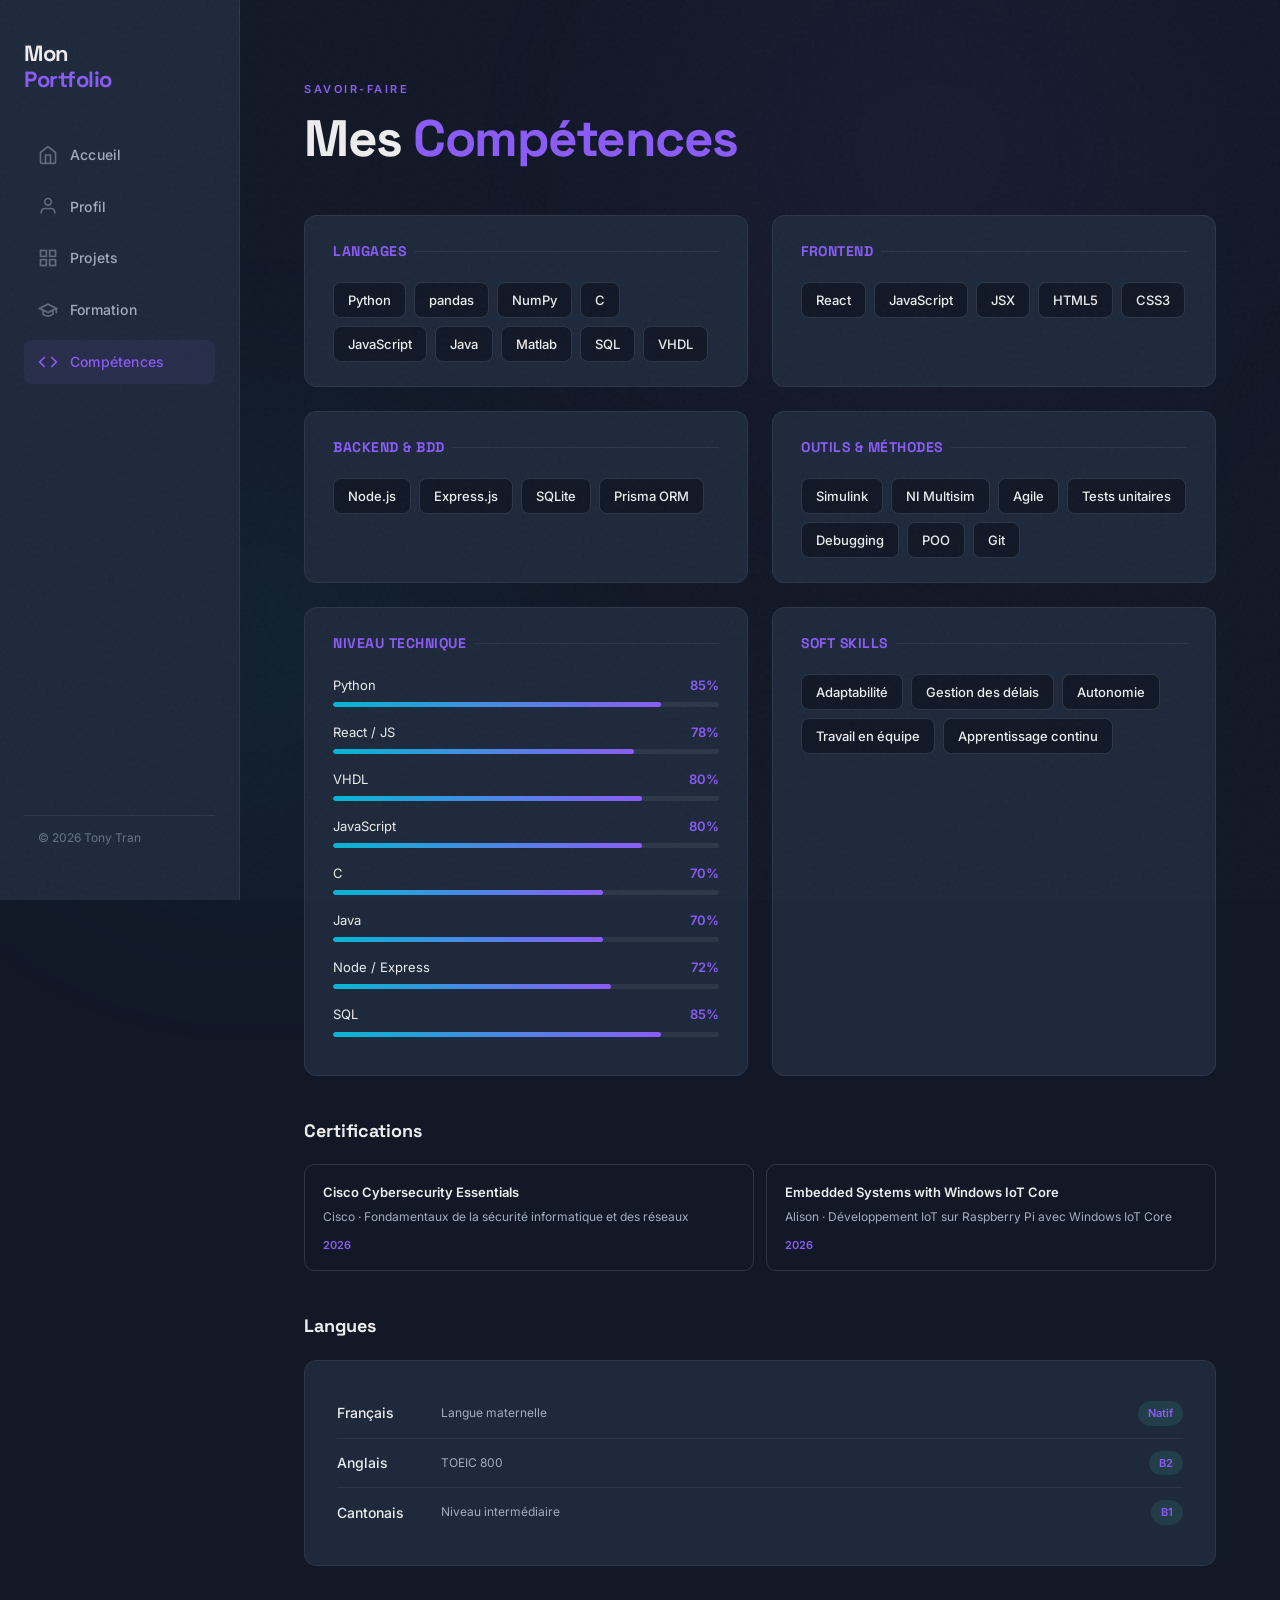
==== commit 05a6c54e: "sidebar changes" ====
--- a/competences.html
+++ b/competences.html
@@ -18,7 +18,7 @@
 
   <!-- ── SIDEBAR NAV ── -->
   <nav id="nav">
-    <a href="index.html" class="nav-logo">Tony<br><span>Tran</span></a>
+    <a href="index.html" class="nav-logo">Mon<br><span>Portfolio</span></a>
 
     <a href="index.html" class="nav-link">
       <svg class="icon" viewBox="0 0 24 24" fill="none" stroke="currentColor" stroke-width="2">
@@ -55,7 +55,7 @@
       Compétences
     </a>
 
-    <div class="nav-footer">© 2025 Tony Tran</div>
+    <div class="nav-footer">© 2026 Tony Tran</div>
   </nav>
 
   <!-- ── CONTENU ── -->
--- a/css/pages.css
+++ b/css/pages.css
@@ -826,7 +826,7 @@
 .project-image img {
   width: 100%;
   height: 100%;
-  object-fit: cover;
+  object-fit: contain;
 }
 
 .project-images-grid {
